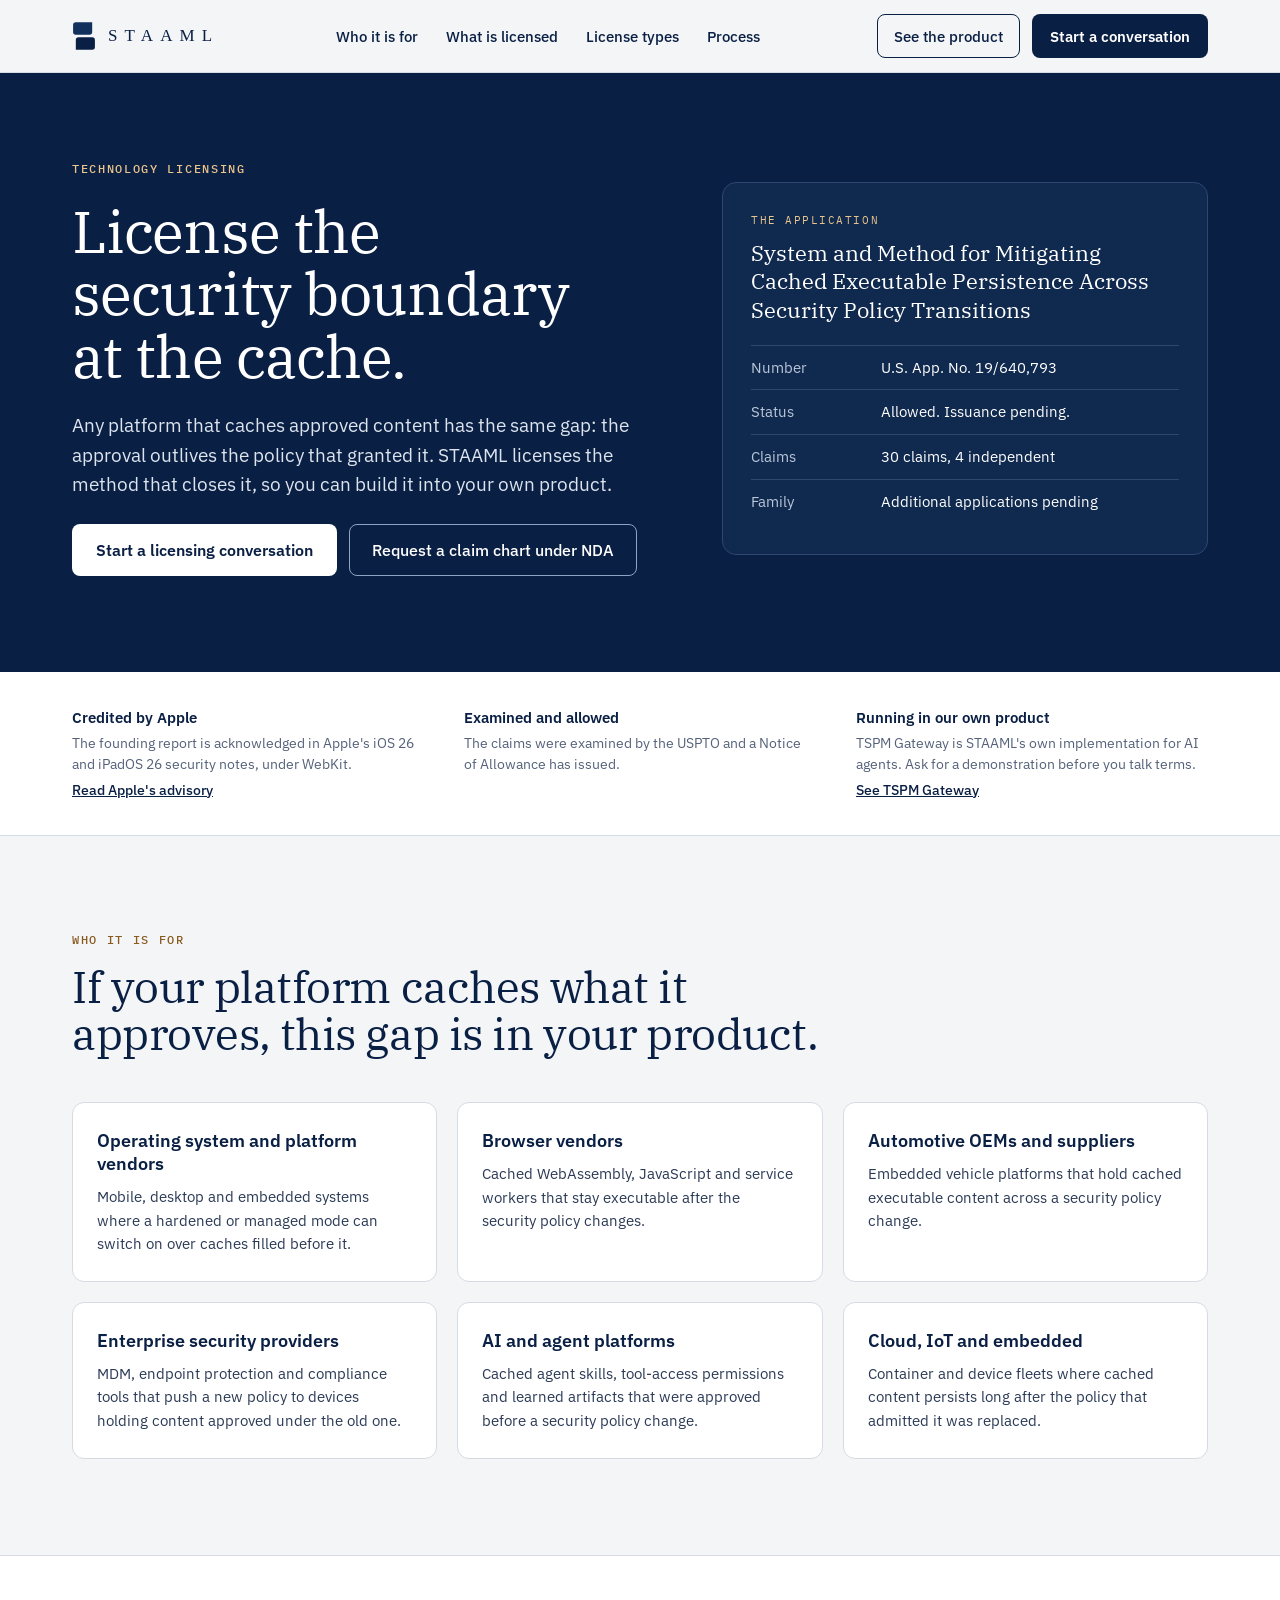
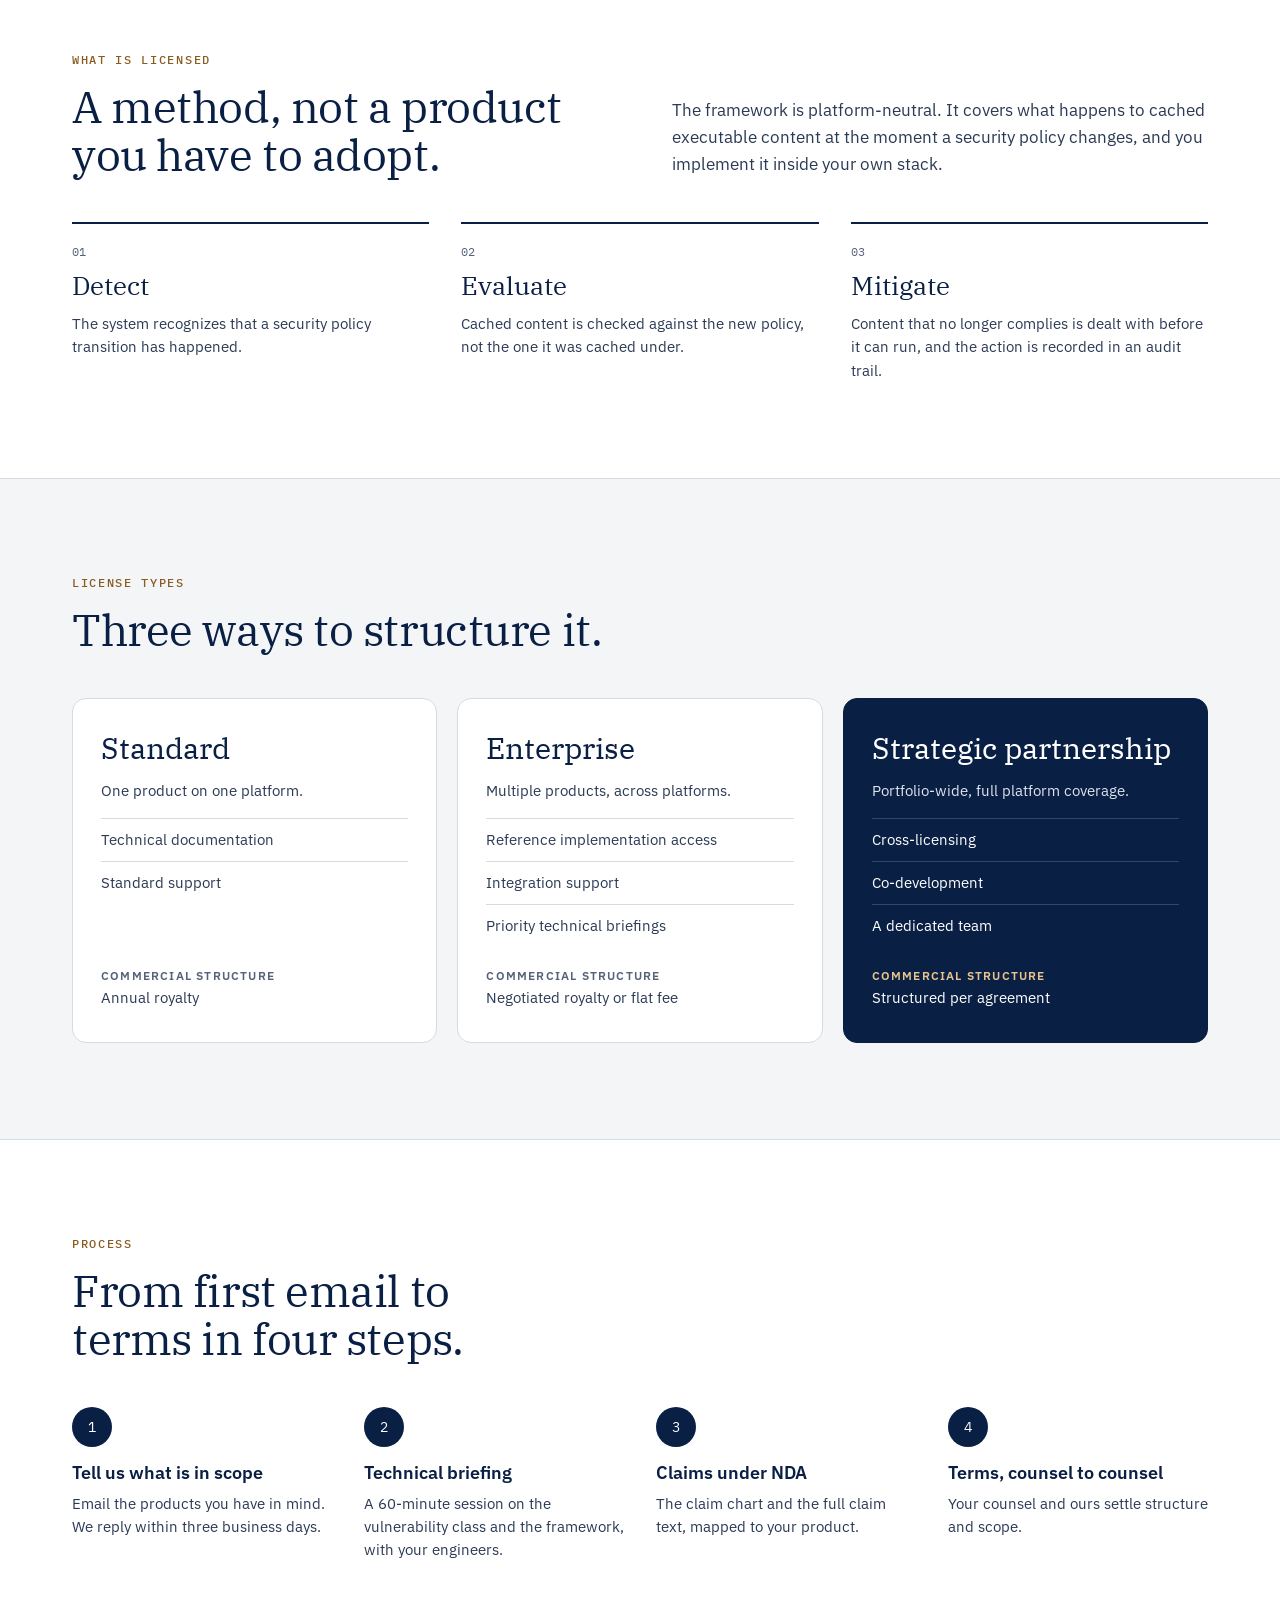
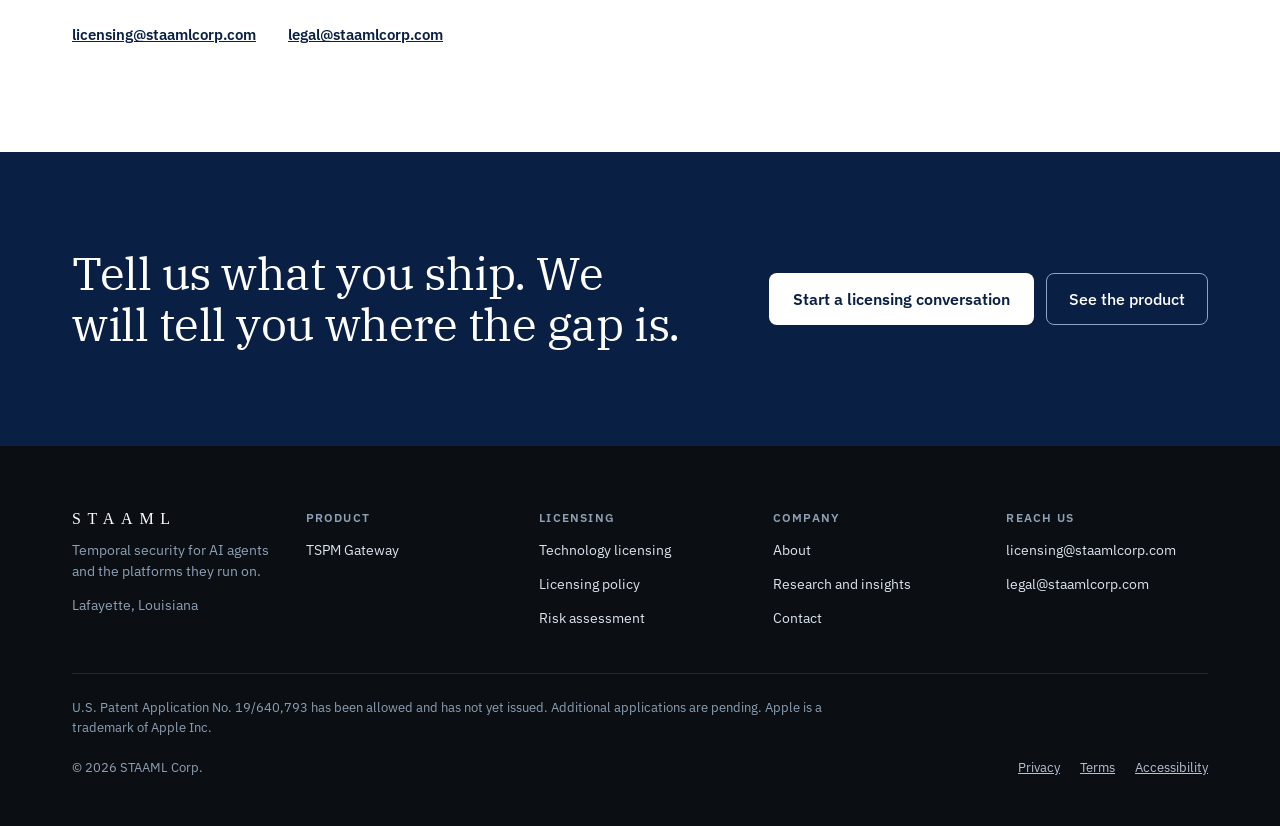
==== licensing.html @ 3f983c0e "Site revamp, first release: split landing (Product / Licensing), new Licensing page, product holding" ====
<!DOCTYPE html>
<html lang="en">
<head>
  <meta charset="UTF-8">
  <meta name="viewport" content="width=device-width, initial-scale=1.0">
  <title>Technology licensing: STAAML Corp</title>
  <meta name="description" content="License the method that closes the gap between cached approvals and current security policy. U.S. Patent Application No. 19/640,793 has been allowed; issuance is pending.">
  <meta http-equiv="X-Content-Type-Options" content="nosniff">
  <meta name="referrer" content="strict-origin-when-cross-origin">
  <link rel="canonical" href="https://staamlcorp.com/licensing.html">
  <link rel="preload" href="/fonts/ibm-plex-sans-latin-400-normal.woff2" as="font" type="font/woff2" crossorigin>
  <link rel="preload" href="/fonts/ibm-plex-serif-latin-400-normal.woff2" as="font" type="font/woff2" crossorigin>
  <link rel="stylesheet" href="/site-2026.css">
  <link rel="icon" type="image/svg+xml" href="/favicon.svg?v=3">
  <link rel="icon" type="image/png" sizes="32x32" href="/favicon-32.png?v=3">
  <link rel="icon" type="image/png" sizes="16x16" href="/favicon-16.png?v=3">
  <link rel="apple-touch-icon" sizes="180x180" href="/apple-touch-icon.png?v=3">
  <link rel="manifest" href="/site.webmanifest?v=3">
</head>
<body>
<div style="font-family: 'IBM Plex Sans', 'Helvetica Neue', Arial, sans-serif; color: #2B3A55; background: #F3F5F7; -webkit-font-smoothing: antialiased">
<header style="background: #F3F5F7; border-bottom: 1px solid #D5DBE3">
<div style="max-width: 1200px; margin: 0 auto; padding: 14px 32px; display: flex; flex-wrap: wrap; gap: 12px 32px; align-items: center; justify-content: space-between">
<a href="index.html" style="display: flex; align-items: center; gap: 12px; text-decoration: none; color: #0A1F44; min-height: 44px">
<svg viewBox="222 72 176 216" width="24" height="30" role="img" aria-label="STAAML mark"><g transform="translate(230, 80)"><path d="M 20,0 L 140,0 Q 140,0 140,20 L 140,70 Q 140,90 120,90 L 20,90 Q 0,90 0,70 L 0,20 Q 0,0 20,0 Z" fill="#12305C"></path><path d="M 20,110 L 120,110 Q 140,110 140,130 L 140,180 Q 140,200 120,200 L 0,200 Q 0,200 0,180 L 0,130 Q 0,110 20,110 Z" transform="translate(20, 0)" fill="#0A1F44"></path></g></svg>
<span style="font-family: Georgia, 'Times New Roman', serif; font-size: 17px; letter-spacing: 0.42em; color: #0A1F44">STAAML</span>
</a>
<nav aria-label="Primary" style="display: flex; flex-wrap: wrap; gap: 4px 28px; align-items: center; font-size: 15px; font-weight: 500">
<a href="#who" style="text-decoration: none; padding: 12px 0">Who it is for</a>
<a href="#method" style="text-decoration: none; padding: 12px 0">What is licensed</a>
<a href="#types" style="text-decoration: none; padding: 12px 0">License types</a>
<a href="#process" style="text-decoration: none; padding: 12px 0">Process</a>
</nav>
<div style="display: flex; flex-wrap: wrap; gap: 12px; align-items: center">
<a href="product.html" style="display: inline-flex; align-items: center; min-height: 44px; padding: 0 16px; border: 1px solid #0A1F44; border-radius: 8px; text-decoration: none; font-size: 15px; font-weight: 500; color: #0A1F44">See the product</a>
<a href="mailto:licensing@staamlcorp.com" style="display: inline-flex; align-items: center; min-height: 44px; padding: 0 18px; background: #0A1F44; border-radius: 8px; text-decoration: none; font-size: 15px; font-weight: 600; color: #FFFFFF">Start a conversation</a>
</div>
</div>
</header>

<section style="background: #0A1F44; color: #FFFFFF">
<div style="max-width: 1200px; margin: 0 auto; padding: 88px 32px 96px; display: flex; flex-wrap: wrap; gap: 48px 64px; align-items: center">
<div style="flex: 1 1 480px; min-width: 0; display: flex; flex-direction: column; gap: 24px">
<div style="font-family: 'IBM Plex Mono', ui-monospace, Menlo, monospace; font-size: 12px; letter-spacing: 0.14em; text-transform: uppercase; color: #E9C48C; font-weight: 500">Technology licensing</div>
<h1 style="font-family: 'IBM Plex Serif', Georgia, serif; font-weight: 400; font-size: clamp(38px, 4.6vw, 64px); line-height: 1.06; letter-spacing: -0.015em; color: #FFFFFF; margin: 0; text-wrap: balance">License the security boundary at the cache.</h1>
<p style="font-size: 19px; line-height: 1.55; color: #DCE4EE; margin: 0; max-width: 54ch">Any platform that caches approved content has the same gap: the approval outlives the policy that granted it. STAAML licenses the method that closes it, so you can build it into your own product.</p>
<div style="display: flex; flex-wrap: wrap; gap: 12px">
<a href="mailto:licensing@staamlcorp.com" style="display: inline-flex; align-items: center; min-height: 52px; padding: 0 24px; background: #FFFFFF; border-radius: 8px; text-decoration: none; font-size: 16px; font-weight: 600; color: #0A1F44">Start a licensing conversation</a>
<a href="#process" style="display: inline-flex; align-items: center; min-height: 52px; padding: 0 22px; border: 1px solid #8FA3C2; border-radius: 8px; text-decoration: none; font-size: 16px; font-weight: 500; color: #FFFFFF">Request a claim chart under NDA</a>
</div>
</div>
<div style="flex: 1 1 380px; min-width: 0; background: #10294F; border: 1px solid #2E4670; border-radius: 14px; padding: 30px 28px; display: flex; flex-direction: column; gap: 0">
<span style="font-family: 'IBM Plex Mono', ui-monospace, Menlo, monospace; font-size: 11px; letter-spacing: 0.14em; text-transform: uppercase; color: #E9C48C">The application</span>
<p style="font-family: 'IBM Plex Serif', Georgia, serif; font-size: 22px; line-height: 1.3; color: #FFFFFF; margin: 12px 0 20px">System and Method for Mitigating Cached Executable Persistence Across Security Policy Transitions</p>
<dl style="margin: 0; display: grid; grid-template-columns: minmax(0, 130px) minmax(0, 1fr); gap: 0; font-size: 15px; line-height: 1.45">
<dt style="color: #B9C6D8; padding: 11px 0; border-top: 1px solid #2E4670">Number</dt><dd style="margin: 0; color: #FFFFFF; padding: 11px 0; border-top: 1px solid #2E4670">U.S. App. No. 19/640,793</dd>
<dt style="color: #B9C6D8; padding: 11px 0; border-top: 1px solid #2E4670">Status</dt><dd style="margin: 0; color: #FFFFFF; padding: 11px 0; border-top: 1px solid #2E4670">Allowed. Issuance pending.</dd>
<dt style="color: #B9C6D8; padding: 11px 0; border-top: 1px solid #2E4670">Claims</dt><dd style="margin: 0; color: #FFFFFF; padding: 11px 0; border-top: 1px solid #2E4670">30 claims, 4 independent</dd>
<dt style="color: #B9C6D8; padding: 11px 0; border-top: 1px solid #2E4670">Family</dt><dd style="margin: 0; color: #FFFFFF; padding: 11px 0; border-top: 1px solid #2E4670">Additional applications pending</dd>
</dl>
</div>
</div>
</section>

<section style="background: #FFFFFF; border-bottom: 1px solid #D5DBE3">
<div style="max-width: 1200px; margin: 0 auto; padding: 36px 32px; display: grid; grid-template-columns: repeat(auto-fit, minmax(min(280px, 100%), 1fr)); gap: 28px 40px">
<div style="display: flex; flex-direction: column; gap: 6px">
<span style="font-size: 15px; font-weight: 600; color: #0A1F44">Credited by Apple</span>
<span style="font-size: 14px; line-height: 1.5; color: #55627A">The founding report is acknowledged in Apple's iOS 26 and iPadOS 26 security notes, under WebKit.</span>
<a href="https://support.apple.com/en-us/125108" style="font-size: 14px; font-weight: 500">Read Apple's advisory</a>
</div>
<div style="display: flex; flex-direction: column; gap: 6px">
<span style="font-size: 15px; font-weight: 600; color: #0A1F44">Examined and allowed</span>
<span style="font-size: 14px; line-height: 1.5; color: #55627A">The claims were examined by the USPTO and a Notice of Allowance has issued.</span>
</div>
<div style="display: flex; flex-direction: column; gap: 6px">
<span style="font-size: 15px; font-weight: 600; color: #0A1F44">Running in our own product</span>
<span style="font-size: 14px; line-height: 1.5; color: #55627A">TSPM Gateway is STAAML's own implementation for AI agents. Ask for a demonstration before you talk terms.</span>
<a href="product.html" style="font-size: 14px; font-weight: 500">See TSPM Gateway</a>
</div>
</div>
</section>

<section id="who" style="background: #F3F5F7">
<div style="max-width: 1200px; margin: 0 auto; padding: 96px 32px; display: flex; flex-direction: column; gap: 44px">
<div style="display: flex; flex-direction: column; gap: 16px; max-width: 760px">
<div style="font-family: 'IBM Plex Mono', ui-monospace, Menlo, monospace; font-size: 12px; letter-spacing: 0.14em; text-transform: uppercase; color: #8A5A1F; font-weight: 500">Who it is for</div>
<h2 style="font-family: 'IBM Plex Serif', Georgia, serif; font-weight: 400; font-size: clamp(30px, 3.4vw, 46px); line-height: 1.1; letter-spacing: -0.01em; color: #0A1F44; margin: 0; text-wrap: balance">If your platform caches what it approves, this gap is in your product.</h2>
</div>
<div style="display: grid; grid-template-columns: repeat(auto-fit, minmax(min(320px, 100%), 1fr)); gap: 20px">
<div style="background: #FFFFFF; border: 1px solid #D5DBE3; border-radius: 12px; padding: 26px 24px; display: flex; flex-direction: column; gap: 10px">
<h3 style="font-size: 18px; font-weight: 600; color: #0A1F44; margin: 0">Operating system and platform vendors</h3>
<p style="font-size: 15px; line-height: 1.55; color: #2B3A55; margin: 0">Mobile, desktop and embedded systems where a hardened or managed mode can switch on over caches filled before it.</p>
</div>
<div style="background: #FFFFFF; border: 1px solid #D5DBE3; border-radius: 12px; padding: 26px 24px; display: flex; flex-direction: column; gap: 10px">
<h3 style="font-size: 18px; font-weight: 600; color: #0A1F44; margin: 0">Browser vendors</h3>
<p style="font-size: 15px; line-height: 1.55; color: #2B3A55; margin: 0">Cached WebAssembly, JavaScript and service workers that stay executable after the security policy changes.</p>
</div>
<div style="background: #FFFFFF; border: 1px solid #D5DBE3; border-radius: 12px; padding: 26px 24px; display: flex; flex-direction: column; gap: 10px">
<h3 style="font-size: 18px; font-weight: 600; color: #0A1F44; margin: 0">Automotive OEMs and suppliers</h3>
<p style="font-size: 15px; line-height: 1.55; color: #2B3A55; margin: 0">Embedded vehicle platforms that hold cached executable content across a security policy change.</p>
</div>
<div style="background: #FFFFFF; border: 1px solid #D5DBE3; border-radius: 12px; padding: 26px 24px; display: flex; flex-direction: column; gap: 10px">
<h3 style="font-size: 18px; font-weight: 600; color: #0A1F44; margin: 0">Enterprise security providers</h3>
<p style="font-size: 15px; line-height: 1.55; color: #2B3A55; margin: 0">MDM, endpoint protection and compliance tools that push a new policy to devices holding content approved under the old one.</p>
</div>
<div style="background: #FFFFFF; border: 1px solid #D5DBE3; border-radius: 12px; padding: 26px 24px; display: flex; flex-direction: column; gap: 10px">
<h3 style="font-size: 18px; font-weight: 600; color: #0A1F44; margin: 0">AI and agent platforms</h3>
<p style="font-size: 15px; line-height: 1.55; color: #2B3A55; margin: 0">Cached agent skills, tool-access permissions and learned artifacts that were approved before a security policy change.</p>
</div>
<div style="background: #FFFFFF; border: 1px solid #D5DBE3; border-radius: 12px; padding: 26px 24px; display: flex; flex-direction: column; gap: 10px">
<h3 style="font-size: 18px; font-weight: 600; color: #0A1F44; margin: 0">Cloud, IoT and embedded</h3>
<p style="font-size: 15px; line-height: 1.55; color: #2B3A55; margin: 0">Container and device fleets where cached content persists long after the policy that admitted it was replaced.</p>
</div>
</div>
</div>
</section>

<section id="method" style="background: #FFFFFF; border-top: 1px solid #D5DBE3">
<div style="max-width: 1200px; margin: 0 auto; padding: 96px 32px; display: flex; flex-direction: column; gap: 44px">
<div style="display: flex; flex-wrap: wrap; gap: 24px 64px; align-items: flex-end">
<div style="flex: 1 1 420px; min-width: 0; display: flex; flex-direction: column; gap: 16px">
<div style="font-family: 'IBM Plex Mono', ui-monospace, Menlo, monospace; font-size: 12px; letter-spacing: 0.14em; text-transform: uppercase; color: #8A5A1F; font-weight: 500">What is licensed</div>
<h2 style="font-family: 'IBM Plex Serif', Georgia, serif; font-weight: 400; font-size: clamp(30px, 3.4vw, 46px); line-height: 1.1; letter-spacing: -0.01em; color: #0A1F44; margin: 0; text-wrap: balance">A method, not a product you have to adopt.</h2>
</div>
<p style="flex: 1 1 420px; min-width: 0; font-size: 17px; line-height: 1.6; color: #2B3A55; margin: 0">The framework is platform-neutral. It covers what happens to cached executable content at the moment a security policy changes, and you implement it inside your own stack.</p>
</div>
<div style="display: grid; grid-template-columns: repeat(auto-fit, minmax(min(300px, 100%), 1fr)); gap: 28px 32px">
<div style="display: flex; flex-direction: column; gap: 12px; padding-top: 20px; border-top: 2px solid #0A1F44">
<span style="font-family: 'IBM Plex Mono', ui-monospace, Menlo, monospace; font-size: 12px; color: #55627A">01</span>
<h3 style="font-family: 'IBM Plex Serif', Georgia, serif; font-weight: 400; font-size: 26px; line-height: 1.1; color: #0A1F44; margin: 0">Detect</h3>
<p style="font-size: 15px; line-height: 1.55; color: #2B3A55; margin: 0">The system recognizes that a security policy transition has happened.</p>
</div>
<div style="display: flex; flex-direction: column; gap: 12px; padding-top: 20px; border-top: 2px solid #0A1F44">
<span style="font-family: 'IBM Plex Mono', ui-monospace, Menlo, monospace; font-size: 12px; color: #55627A">02</span>
<h3 style="font-family: 'IBM Plex Serif', Georgia, serif; font-weight: 400; font-size: 26px; line-height: 1.1; color: #0A1F44; margin: 0">Evaluate</h3>
<p style="font-size: 15px; line-height: 1.55; color: #2B3A55; margin: 0">Cached content is checked against the new policy, not the one it was cached under.</p>
</div>
<div style="display: flex; flex-direction: column; gap: 12px; padding-top: 20px; border-top: 2px solid #0A1F44">
<span style="font-family: 'IBM Plex Mono', ui-monospace, Menlo, monospace; font-size: 12px; color: #55627A">03</span>
<h3 style="font-family: 'IBM Plex Serif', Georgia, serif; font-weight: 400; font-size: 26px; line-height: 1.1; color: #0A1F44; margin: 0">Mitigate</h3>
<p style="font-size: 15px; line-height: 1.55; color: #2B3A55; margin: 0">Content that no longer complies is dealt with before it can run, and the action is recorded in an audit trail.</p>
</div>
</div>
</div>
</section>

<section id="types" style="background: #F3F5F7; border-top: 1px solid #D5DBE3">
<div style="max-width: 1200px; margin: 0 auto; padding: 96px 32px; display: flex; flex-direction: column; gap: 44px">
<div style="display: flex; flex-direction: column; gap: 16px; max-width: 760px">
<div style="font-family: 'IBM Plex Mono', ui-monospace, Menlo, monospace; font-size: 12px; letter-spacing: 0.14em; text-transform: uppercase; color: #8A5A1F; font-weight: 500">License types</div>
<h2 style="font-family: 'IBM Plex Serif', Georgia, serif; font-weight: 400; font-size: clamp(30px, 3.4vw, 46px); line-height: 1.1; letter-spacing: -0.01em; color: #0A1F44; margin: 0; text-wrap: balance">Three ways to structure it.</h2>
</div>
<div style="display: grid; grid-template-columns: repeat(auto-fit, minmax(min(320px, 100%), 1fr)); gap: 20px">
<div style="background: #FFFFFF; border: 1px solid #D5DBE3; border-radius: 14px; padding: 32px 28px; display: flex; flex-direction: column; gap: 16px">
<h3 style="font-family: 'IBM Plex Serif', Georgia, serif; font-weight: 400; font-size: 30px; line-height: 1.1; color: #0A1F44; margin: 0">Standard</h3>
<p style="font-size: 15px; line-height: 1.5; color: #2B3A55; margin: 0">One product on one platform.</p>
<ul style="list-style: none; margin: 0; padding: 0; font-size: 15px; line-height: 1.45; color: #2B3A55"><li style="border-top: 1px solid #D5DBE3; padding: 10px 0">Technical documentation</li><li style="border-top: 1px solid #D5DBE3; padding: 10px 0">Standard support</li></ul>
<div style="margin-top: auto; display: flex; flex-direction: column; gap: 4px; padding-top: 6px">
<span style="font-size: 12px; font-weight: 600; letter-spacing: 0.1em; text-transform: uppercase; color: #55627A">Commercial structure</span>
<span style="font-size: 15px; line-height: 1.5; color: #2B3A55">Annual royalty</span>
</div>
</div>
<div style="background: #FFFFFF; border: 1px solid #D5DBE3; border-radius: 14px; padding: 32px 28px; display: flex; flex-direction: column; gap: 16px">
<h3 style="font-family: 'IBM Plex Serif', Georgia, serif; font-weight: 400; font-size: 30px; line-height: 1.1; color: #0A1F44; margin: 0">Enterprise</h3>
<p style="font-size: 15px; line-height: 1.5; color: #2B3A55; margin: 0">Multiple products, across platforms.</p>
<ul style="list-style: none; margin: 0; padding: 0; font-size: 15px; line-height: 1.45; color: #2B3A55"><li style="border-top: 1px solid #D5DBE3; padding: 10px 0">Reference implementation access</li><li style="border-top: 1px solid #D5DBE3; padding: 10px 0">Integration support</li><li style="border-top: 1px solid #D5DBE3; padding: 10px 0">Priority technical briefings</li></ul>
<div style="margin-top: auto; display: flex; flex-direction: column; gap: 4px; padding-top: 6px">
<span style="font-size: 12px; font-weight: 600; letter-spacing: 0.1em; text-transform: uppercase; color: #55627A">Commercial structure</span>
<span style="font-size: 15px; line-height: 1.5; color: #2B3A55">Negotiated royalty or flat fee</span>
</div>
</div>
<div style="background: #0A1F44; border: 1px solid #0A1F44; border-radius: 14px; padding: 32px 28px; display: flex; flex-direction: column; gap: 16px">
<h3 style="font-family: 'IBM Plex Serif', Georgia, serif; font-weight: 400; font-size: 30px; line-height: 1.1; color: #FFFFFF; margin: 0">Strategic partnership</h3>
<p style="font-size: 15px; line-height: 1.5; color: #DCE4EE; margin: 0">Portfolio-wide, full platform coverage.</p>
<ul style="list-style: none; margin: 0; padding: 0; font-size: 15px; line-height: 1.45; color: #FFFFFF"><li style="border-top: 1px solid #2E4670; padding: 10px 0">Cross-licensing</li><li style="border-top: 1px solid #2E4670; padding: 10px 0">Co-development</li><li style="border-top: 1px solid #2E4670; padding: 10px 0">A dedicated team</li></ul>
<div style="margin-top: auto; display: flex; flex-direction: column; gap: 4px; padding-top: 6px">
<span style="font-size: 12px; font-weight: 600; letter-spacing: 0.1em; text-transform: uppercase; color: #E9C48C">Commercial structure</span>
<span style="font-size: 15px; line-height: 1.5; color: #FFFFFF">Structured per agreement</span>
</div>
</div>
</div>
</div>
</section>

<section id="process" style="background: #FFFFFF; border-top: 1px solid #D5DBE3">
<div style="max-width: 1200px; margin: 0 auto; padding: 96px 32px; display: flex; flex-direction: column; gap: 44px">
<div style="display: flex; flex-direction: column; gap: 16px; max-width: 760px">
<div style="font-family: 'IBM Plex Mono', ui-monospace, Menlo, monospace; font-size: 12px; letter-spacing: 0.14em; text-transform: uppercase; color: #8A5A1F; font-weight: 500">Process</div>
<h2 style="font-family: 'IBM Plex Serif', Georgia, serif; font-weight: 400; font-size: clamp(30px, 3.4vw, 46px); line-height: 1.1; letter-spacing: -0.01em; color: #0A1F44; margin: 0; text-wrap: balance">From first email to terms in four steps.</h2>
</div>
<ol style="list-style: none; margin: 0; padding: 0; display: grid; grid-template-columns: repeat(auto-fit, minmax(min(250px, 100%), 1fr)); gap: 32px">
<li style="display: flex; flex-direction: column; gap: 8px">
<span style="display: inline-flex; align-items: center; justify-content: center; width: 40px; height: 40px; border-radius: 999px; background: #0A1F44; color: #FFFFFF; font-family: 'IBM Plex Mono', ui-monospace, Menlo, monospace; font-size: 14px">1</span>
<h3 style="font-size: 18px; font-weight: 600; color: #0A1F44; margin: 6px 0 0">Tell us what is in scope</h3>
<p style="font-size: 15px; line-height: 1.55; color: #2B3A55; margin: 0">Email the products you have in mind. We reply within three business days.</p>
</li>
<li style="display: flex; flex-direction: column; gap: 8px">
<span style="display: inline-flex; align-items: center; justify-content: center; width: 40px; height: 40px; border-radius: 999px; background: #0A1F44; color: #FFFFFF; font-family: 'IBM Plex Mono', ui-monospace, Menlo, monospace; font-size: 14px">2</span>
<h3 style="font-size: 18px; font-weight: 600; color: #0A1F44; margin: 6px 0 0">Technical briefing</h3>
<p style="font-size: 15px; line-height: 1.55; color: #2B3A55; margin: 0">A 60-minute session on the vulnerability class and the framework, with your engineers.</p>
</li>
<li style="display: flex; flex-direction: column; gap: 8px">
<span style="display: inline-flex; align-items: center; justify-content: center; width: 40px; height: 40px; border-radius: 999px; background: #0A1F44; color: #FFFFFF; font-family: 'IBM Plex Mono', ui-monospace, Menlo, monospace; font-size: 14px">3</span>
<h3 style="font-size: 18px; font-weight: 600; color: #0A1F44; margin: 6px 0 0">Claims under NDA</h3>
<p style="font-size: 15px; line-height: 1.55; color: #2B3A55; margin: 0">The claim chart and the full claim text, mapped to your product.</p>
</li>
<li style="display: flex; flex-direction: column; gap: 8px">
<span style="display: inline-flex; align-items: center; justify-content: center; width: 40px; height: 40px; border-radius: 999px; background: #0A1F44; color: #FFFFFF; font-family: 'IBM Plex Mono', ui-monospace, Menlo, monospace; font-size: 14px">4</span>
<h3 style="font-size: 18px; font-weight: 600; color: #0A1F44; margin: 6px 0 0">Terms, counsel to counsel</h3>
<p style="font-size: 15px; line-height: 1.55; color: #2B3A55; margin: 0">Your counsel and ours settle structure and scope.</p>
</li>
</ol>
<div style="display: flex; flex-wrap: wrap; gap: 8px 32px; font-size: 15px; padding-top: 8px">
<a href="mailto:licensing@staamlcorp.com" style="font-weight: 600; padding: 12px 0">licensing@staamlcorp.com</a>
<a href="mailto:legal@staamlcorp.com" style="font-weight: 600; padding: 12px 0">legal@staamlcorp.com</a>
</div>
</div>
</section>

<section style="background: #0A1F44; color: #FFFFFF">
<div style="max-width: 1200px; margin: 0 auto; padding: 96px 32px; display: flex; flex-wrap: wrap; gap: 32px 64px; align-items: center; justify-content: space-between">
<h2 style="flex: 1 1 520px; min-width: 0; font-family: 'IBM Plex Serif', Georgia, serif; font-weight: 400; font-size: clamp(30px, 3.6vw, 50px); line-height: 1.1; letter-spacing: -0.01em; color: #FFFFFF; margin: 0; text-wrap: balance">Tell us what you ship. We will tell you where the gap is.</h2>
<div style="display: flex; flex-wrap: wrap; gap: 12px">
<a href="mailto:licensing@staamlcorp.com" style="display: inline-flex; align-items: center; min-height: 52px; padding: 0 24px; background: #FFFFFF; border-radius: 8px; text-decoration: none; font-size: 16px; font-weight: 600; color: #0A1F44">Start a licensing conversation</a>
<a href="product.html" style="display: inline-flex; align-items: center; min-height: 52px; padding: 0 22px; border: 1px solid #8FA3C2; border-radius: 8px; text-decoration: none; font-size: 16px; font-weight: 500; color: #FFFFFF">See the product</a>
</div>
</div>
</section>

<footer style="background: #0B0F14; color: #B6C2D2">
<div style="max-width: 1200px; margin: 0 auto; padding: 64px 32px 40px; display: flex; flex-direction: column; gap: 40px">
<div style="display: grid; grid-template-columns: repeat(auto-fit, minmax(min(180px, 100%), 1fr)); gap: 36px 32px">
<div style="display: flex; flex-direction: column; gap: 12px">
<span style="font-family: Georgia, 'Times New Roman', serif; font-size: 16px; letter-spacing: 0.42em; color: #FFFFFF">STAAML</span>
<span style="font-size: 14px; line-height: 1.55; color: #8EA0B5">Temporal security for AI agents and the platforms they run on.</span>
<span style="font-size: 14px; line-height: 1.55; color: #8EA0B5">Lafayette, Louisiana</span>
</div>
<nav aria-label="Product" style="display: flex; flex-direction: column; gap: 4px; font-size: 14px">
<span style="font-size: 12px; font-weight: 600; letter-spacing: 0.1em; text-transform: uppercase; color: #8EA0B5; padding-bottom: 6px">Product</span>
<a href="product.html" style="color: #DCE4EE; text-decoration: none; padding: 6px 0">TSPM Gateway</a>
</nav>
<nav aria-label="Licensing" style="display: flex; flex-direction: column; gap: 4px; font-size: 14px">
<span style="font-size: 12px; font-weight: 600; letter-spacing: 0.1em; text-transform: uppercase; color: #8EA0B5; padding-bottom: 6px">Licensing</span>
<a href="licensing.html" style="color: #DCE4EE; text-decoration: none; padding: 6px 0">Technology licensing</a>
<a href="licensing-policy.html" style="color: #DCE4EE; text-decoration: none; padding: 6px 0">Licensing policy</a>
<a href="assessment.html" style="color: #DCE4EE; text-decoration: none; padding: 6px 0">Risk assessment</a>
</nav>
<nav aria-label="Company" style="display: flex; flex-direction: column; gap: 4px; font-size: 14px">
<span style="font-size: 12px; font-weight: 600; letter-spacing: 0.1em; text-transform: uppercase; color: #8EA0B5; padding-bottom: 6px">Company</span>
<a href="about.html" style="color: #DCE4EE; text-decoration: none; padding: 6px 0">About</a>
<a href="blog.html" style="color: #DCE4EE; text-decoration: none; padding: 6px 0">Research and insights</a>
<a href="contact.html" style="color: #DCE4EE; text-decoration: none; padding: 6px 0">Contact</a>
</nav>
<div style="display: flex; flex-direction: column; gap: 4px; font-size: 14px">
<span style="font-size: 12px; font-weight: 600; letter-spacing: 0.1em; text-transform: uppercase; color: #8EA0B5; padding-bottom: 6px">Reach us</span>
<a href="mailto:licensing@staamlcorp.com" style="color: #DCE4EE; text-decoration: none; padding: 6px 0; overflow-wrap: anywhere">licensing@staamlcorp.com</a>
<a href="mailto:legal@staamlcorp.com" style="color: #DCE4EE; text-decoration: none; padding: 6px 0; overflow-wrap: anywhere">legal@staamlcorp.com</a>
</div>
</div>
<div style="border-top: 1px solid #1E2A38; padding-top: 24px; display: flex; flex-direction: column; gap: 12px; font-size: 13px; line-height: 1.55; color: #8EA0B5">
<p style="margin: 0; max-width: 100ch">U.S. Patent Application No. 19/640,793 has been allowed and has not yet issued. Additional applications are pending. Apple is a trademark of Apple Inc.</p>
<div style="display: flex; flex-wrap: wrap; gap: 8px 24px; align-items: center; justify-content: space-between">
<span>© 2026 STAAML Corp.</span>
<div style="display: flex; flex-wrap: wrap; gap: 4px 20px">
<a href="privacy.html" style="color: #B6C2D2; padding: 8px 0">Privacy</a>
<a href="terms.html" style="color: #B6C2D2; padding: 8px 0">Terms</a>
<a href="accessibility.html" style="color: #B6C2D2; padding: 8px 0">Accessibility</a>
</div>
</div>
</div>
</div>
</footer>
</div>
<script src="cookie-consent.js" defer></script>
</body>
</html>
---- site-2026.css ----
/* STAAML 2026 pages (landing, licensing, product). The older pages use styles.css. */
@font-face{font-family:'IBM Plex Sans';font-style:normal;font-weight:400;font-display:swap;src:url(/fonts/ibm-plex-sans-latin-400-normal.woff2) format('woff2')}
@font-face{font-family:'IBM Plex Sans';font-style:normal;font-weight:500;font-display:swap;src:url(/fonts/ibm-plex-sans-latin-500-normal.woff2) format('woff2')}
@font-face{font-family:'IBM Plex Sans';font-style:normal;font-weight:600;font-display:swap;src:url(/fonts/ibm-plex-sans-latin-600-normal.woff2) format('woff2')}
@font-face{font-family:'IBM Plex Serif';font-style:normal;font-weight:400;font-display:swap;src:url(/fonts/ibm-plex-serif-latin-400-normal.woff2) format('woff2')}
@font-face{font-family:'IBM Plex Serif';font-style:normal;font-weight:500;font-display:swap;src:url(/fonts/ibm-plex-serif-latin-500-normal.woff2) format('woff2')}
@font-face{font-family:'IBM Plex Mono';font-style:normal;font-weight:400;font-display:swap;src:url(/fonts/ibm-plex-mono-latin-400-normal.woff2) format('woff2')}
@font-face{font-family:'IBM Plex Mono';font-style:normal;font-weight:500;font-display:swap;src:url(/fonts/ibm-plex-mono-latin-500-normal.woff2) format('woff2')}
*,*::before,*::after{box-sizing:border-box}
html{-webkit-text-size-adjust:100%}
body{margin:0;background:#F3F5F7}
a{color:#0A1F44}
a:hover{color:#8A5A1F}
a:focus-visible,button:focus-visible{outline:3px solid #8A5A1F;outline-offset:3px;border-radius:4px}
img,svg{max-width:100%}
@media (prefers-reduced-motion:reduce){*{scroll-behavior:auto!important;transition:none!important;animation:none!important}}
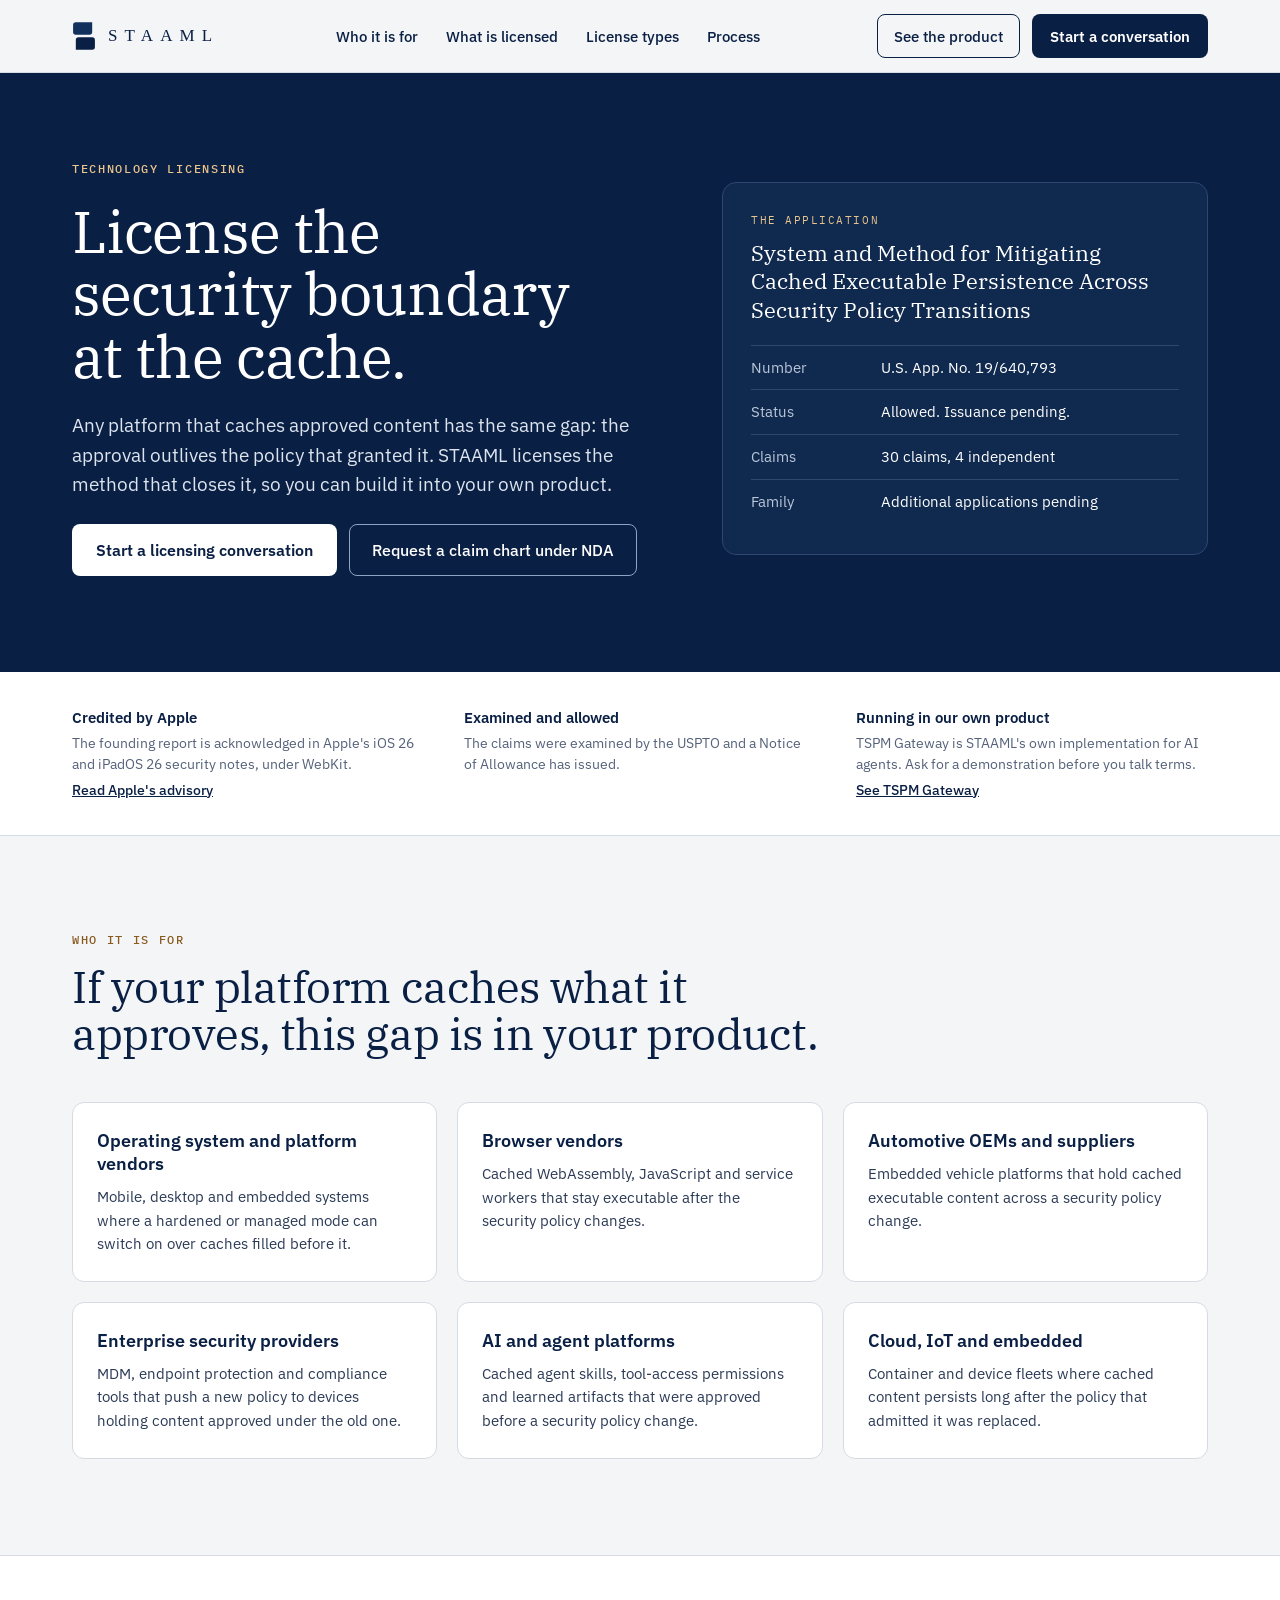
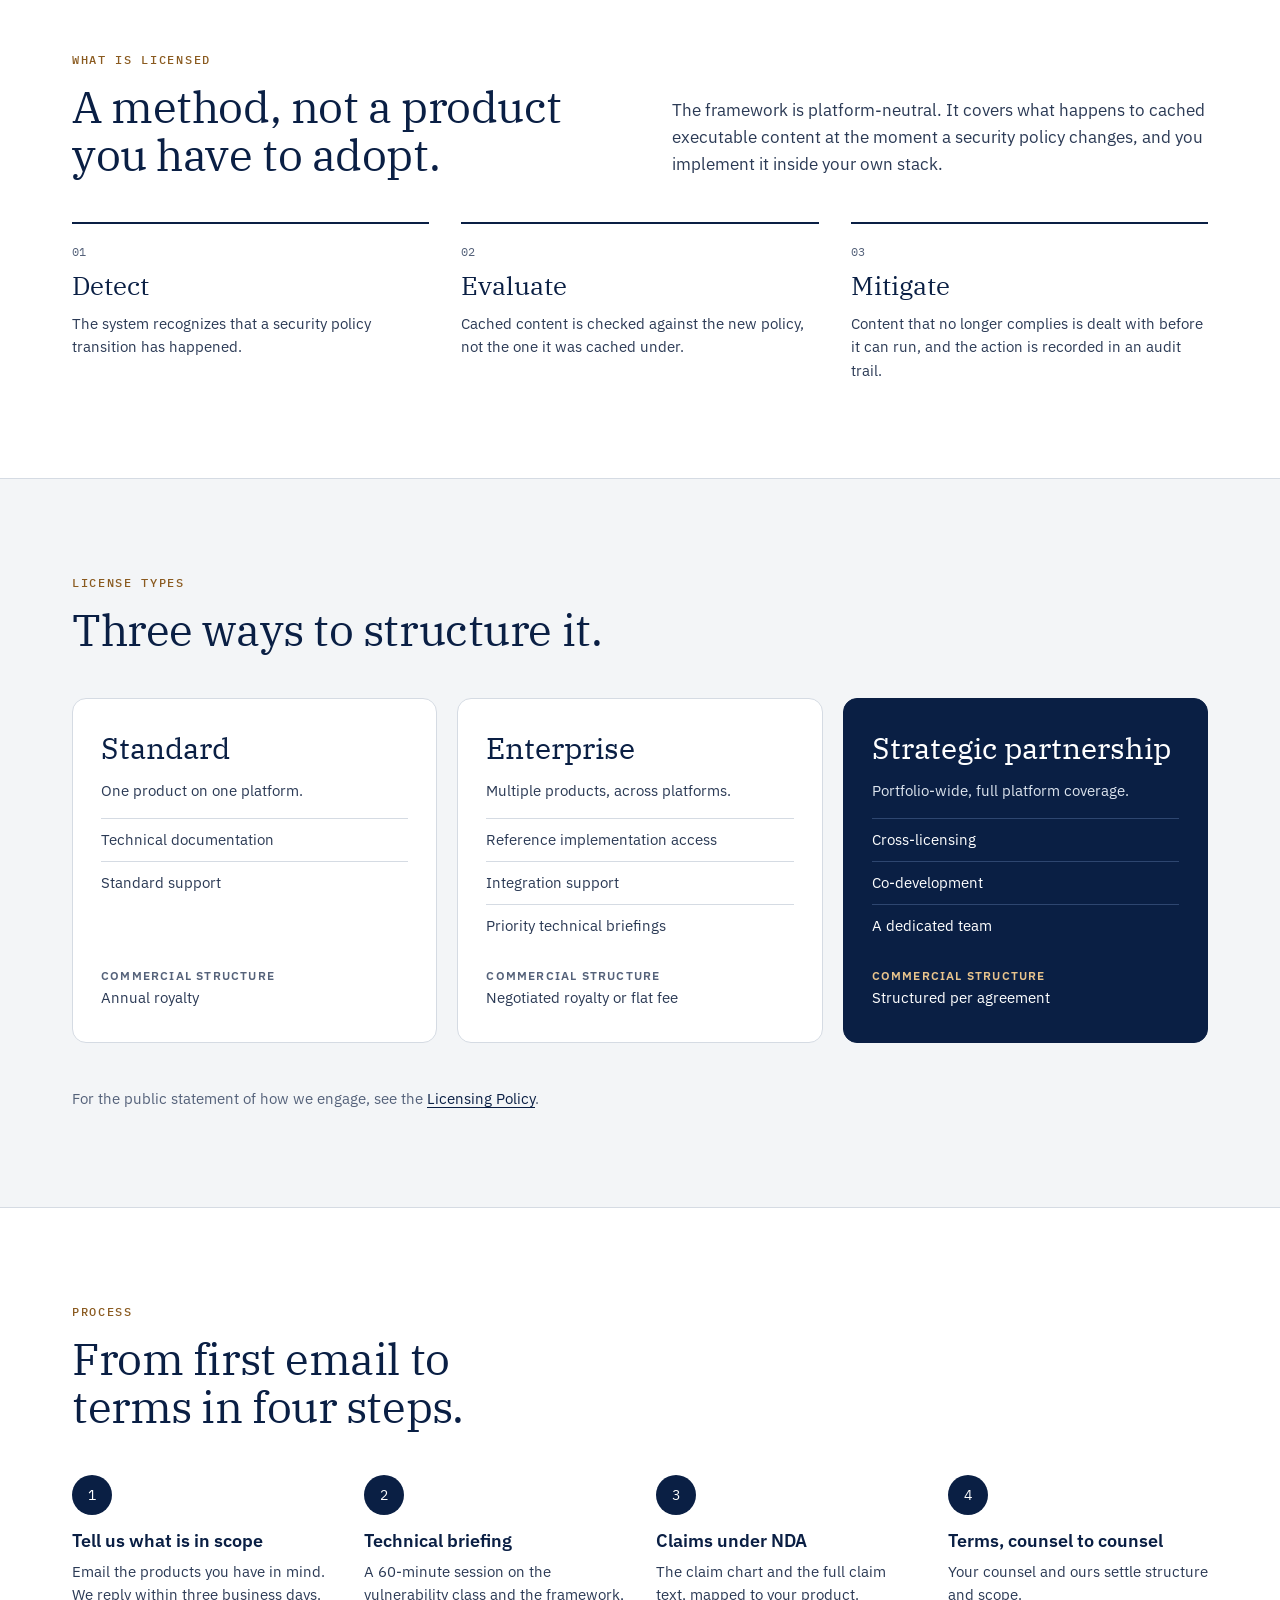
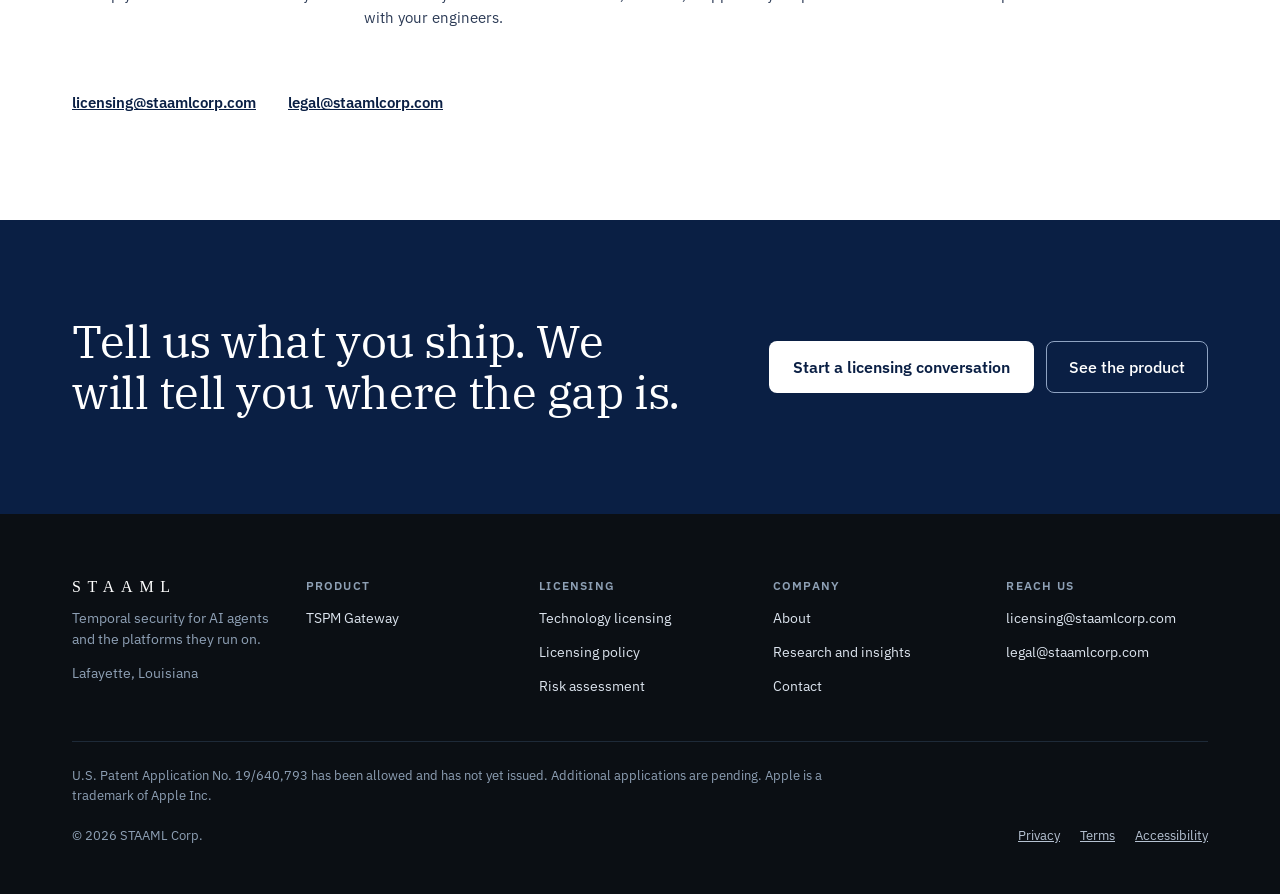
==== commit 12027c35: "Licensing: link the public Licensing Policy under the license types One line under "Three ways to st" ====
--- a/licensing.html
+++ b/licensing.html
@@ -180,6 +180,7 @@
 </div>
 </div>
 </div>
+<p style="font-size: 15px; line-height: 1.6; color: #55627A; margin: 0">For the public statement of how we engage, see the <a href="licensing-policy.html" style="color: #0A1F44; text-decoration: underline; text-underline-offset: 3px">Licensing Policy</a>.</p>
 </div>
 </section>
 
